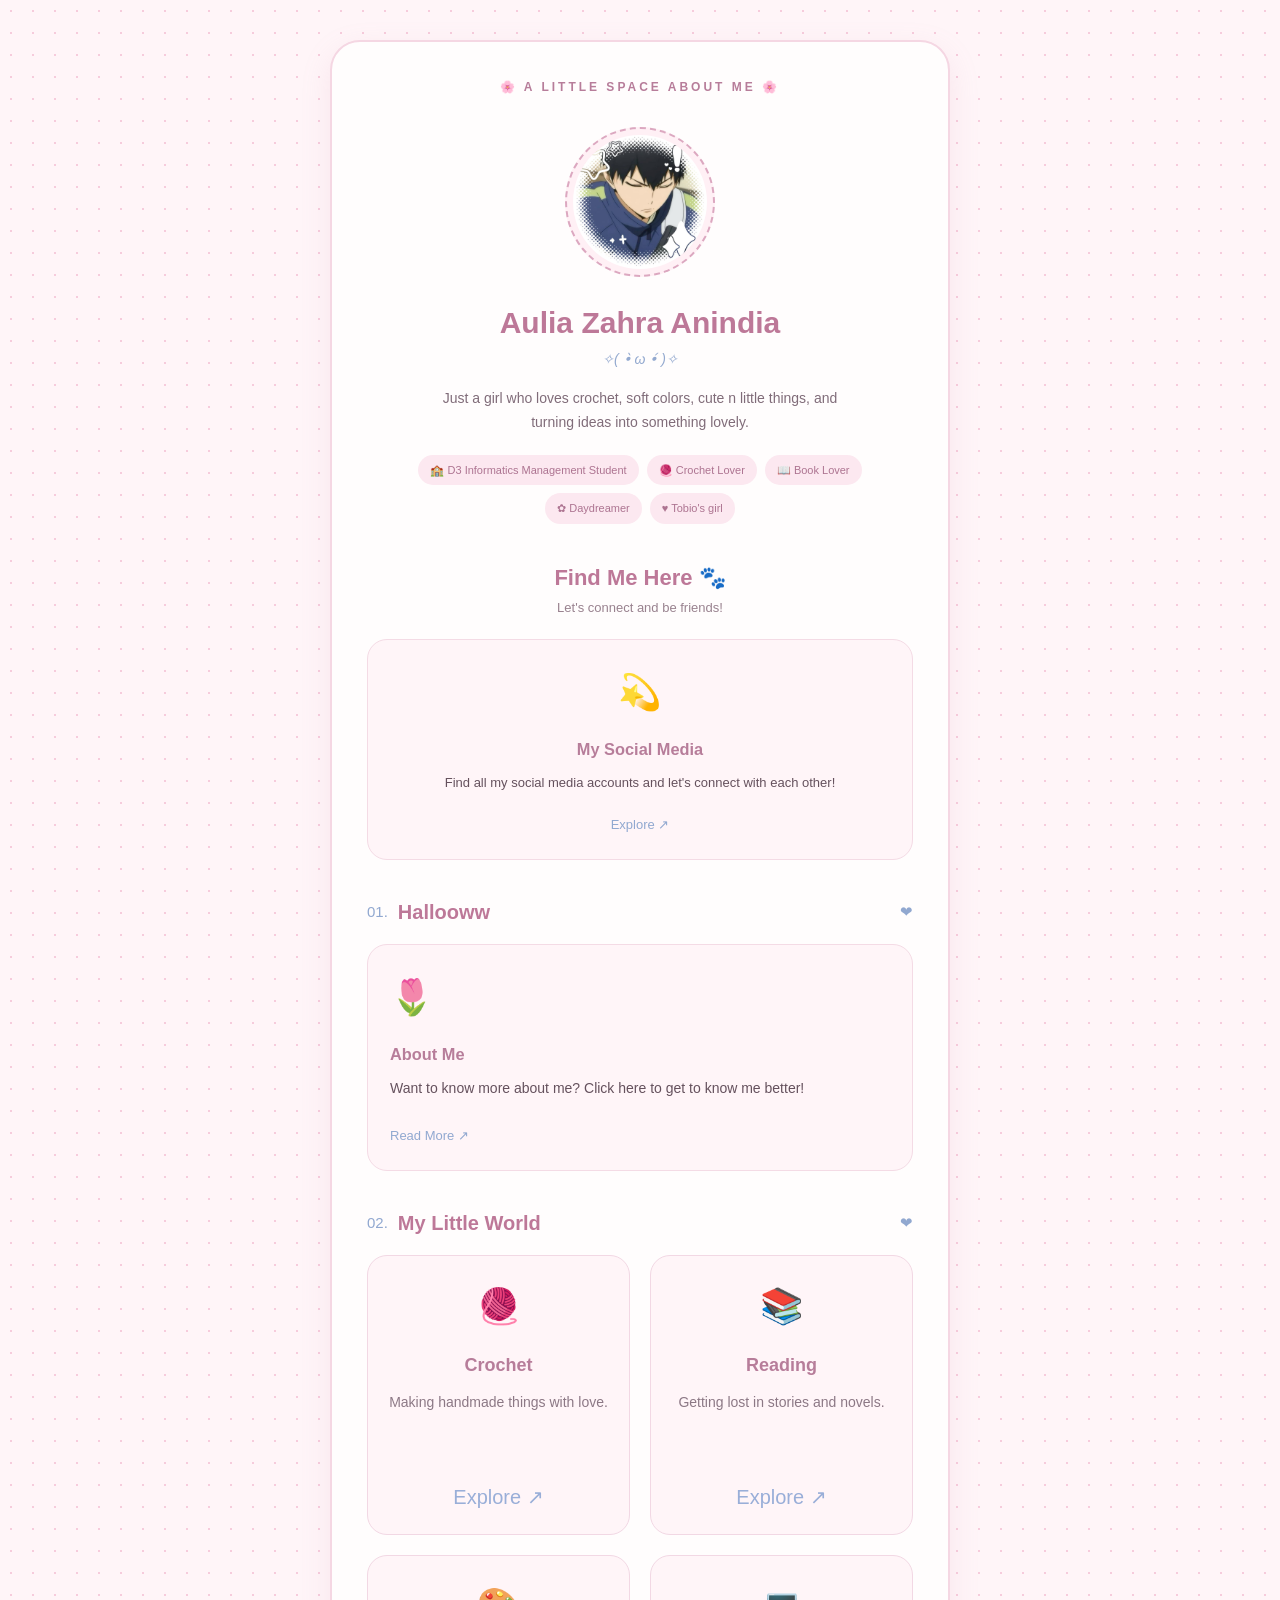
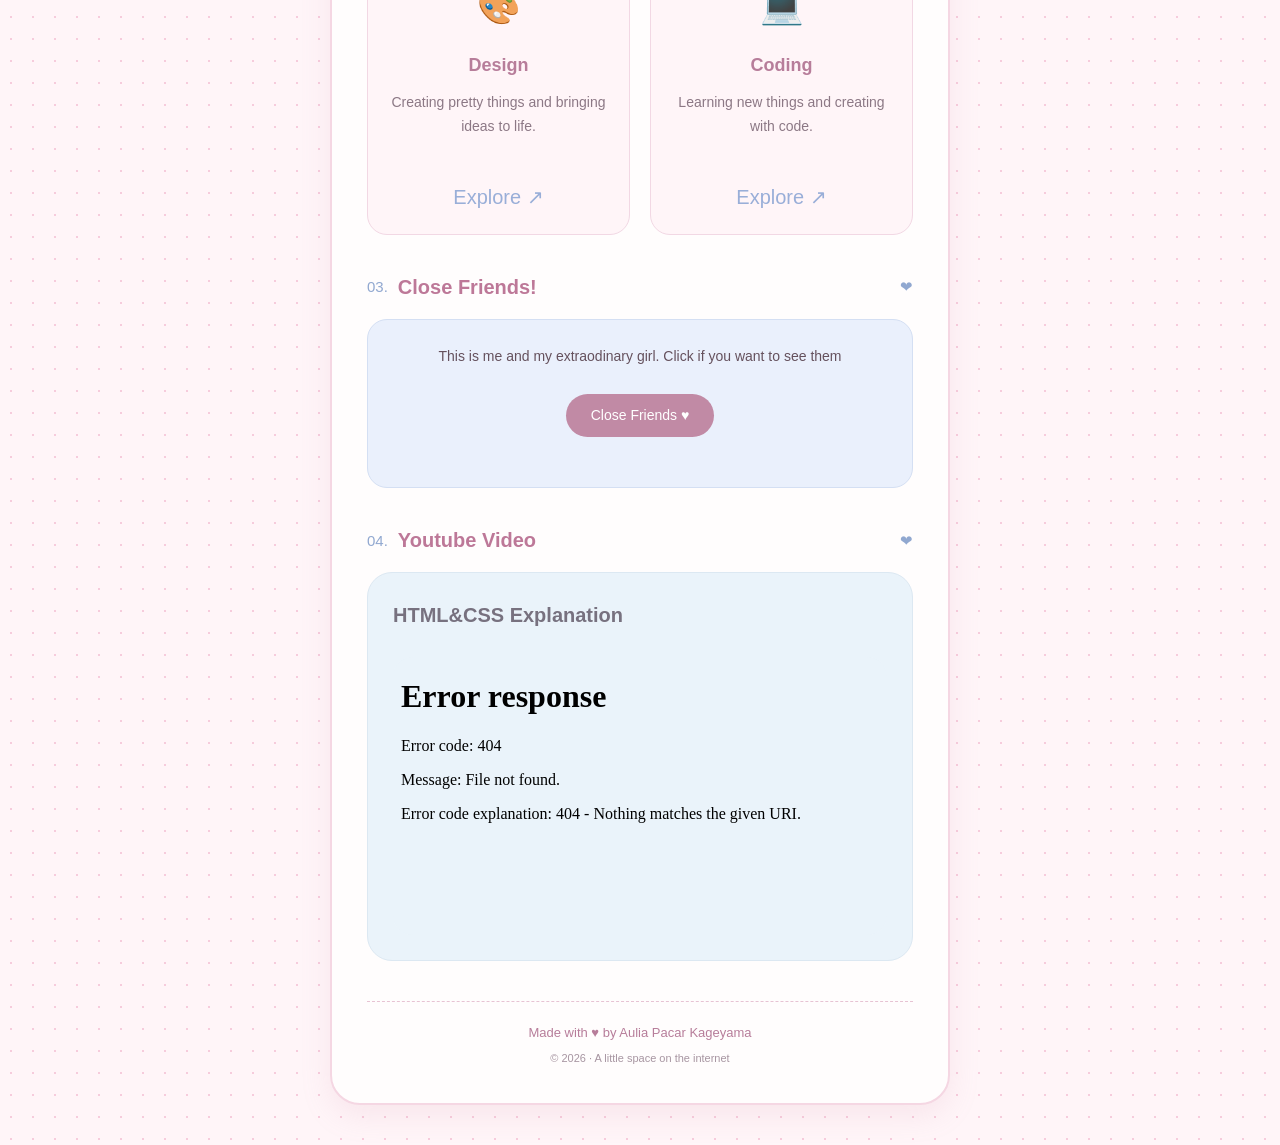
==== aulia_tugas1.html @ 55a16058 "upload file tugas 1" ====
<!DOCTYPE html>
<html lang="id">
<head>
    <meta charset="UTF-8">
    <meta name="viewport" content="width=device-width, initial-scale=1.0">
    <title>Aulia's Little Space</title>

    <link rel="stylesheet" href="zahra.css">
</head>

<body>

<div class="container">

    <div class="top-label">
        🌸 A LITTLE SPACE ABOUT ME 🌸
    </div>

    <header class="profile">

        <div class="profile-frame">
            <img
                src="kgympfp.jpeg"
                alt="Foto profil Aulia"
                class="profile-img"
            >
        </div>

        <h1>Aulia Zahra Anindia</h1>

        <p class="nickname">
            ✧( •̀ ω •́ )✧
        </p>

        <p class="description">
            Just a girl who loves crochet, soft colors,
            cute n little things, and turning ideas into something lovely.
        </p>

        <div class="tags">
            <span>🏫 D3 Informatics Management Student</span>
            <span>🧶 Crochet Lover</span>
            <span>📖 Book Lover</span>
            <span>✿ Daydreamer</span>
            <span>♥ Tobio's girl</span>
        </div>

    </header>

    <section class="social-section">

        <h2>Find Me Here 🐾</h2>

        <p class="section-desc">
            Let's connect and be friends!
        </p>

        <a href="findme.html" class="about-card">

            <div class="interest-icon">💫</div>

            <h3>My Social Media</h3>

            <p>
                Find all my social media accounts
                and let's connect with each other!
            </p>

            <span class="arrow">Explore ↗</span>

        </a>

    </section>

    <section class="about-section">

        <div class="section-heading">
            <span>01.</span>
            <h2>Hallooww</h2>
            <span>❤︎</span>
        </div>

        <a href="aboutme.html" class="about-card">

            <div class="interest-icon">🌷</div>

            <h3>About Me</h3>

            <p>
                Want to know more about me?
                Click here to get to know me better!
            </p>

            <span class="arrow">Read More ↗</span>

        </a>

    </section>

    <section class="interests-section">

        <div class="section-heading">
            <span>02.</span>
            <h2>My Little World</h2>
            <span>❤︎</span>
        </div>

        <div class="interest-grid">

            <a href="crochet.html" class="interest-card">

                <div class="interest-icon">🧶</div>

                <h3>Crochet</h3>

                <p>
                    Making handmade things with love.
                </p>

                <span class="arrow">Explore ↗</span>

            </a>

            <a href="reading.html" class="interest-card">

                <div class="interest-icon">📚</div>

                <h3>Reading</h3>

                <p>
                    Getting lost in stories and novels.
                </p>

                <span class="arrow">Explore ↗</span>

            </a>

            <a href="design.html" class="interest-card">

                <div class="interest-icon">🎨</div>

                <h3>Design</h3>

                <p>
                    Creating pretty things and bringing ideas to life.
                </p>

                <span class="arrow">Explore ↗</span>

            </a>

            <a href="coding.html" class="interest-card">

                <div class="interest-icon">💻</div>

                <h3>Coding</h3>

                <p>
                    Learning new things and creating with code.
                </p>

                <span class="arrow">Explore ↗</span>

            </a>

        </div>

    </section>

    <section class="contact-section">

        <div class="section-heading">
            <span>03.</span>
            <h2>Close Friends!</h2>
            <span>❤︎</span>
        </div>

        <div class="contact-card">

            <p>
             This is me and my extraodinary girl. Click if you want to see them 
            </p>

            <a
                href="cf.html" class="contact-button">
                Close Friends ♥︎
            </a>


        </div>

    </section>

    <section class="youtube-section" id="youtube">
        <div class="section-heading">
        <span>04.</span>
        <h2>Youtube Video</h2>
        <span>❤︎</span>
        </div>
        
        <div class="youtube-box">

        <h3 class="youtube-title">
            HTML&CSS Explanation
        </h3>

        <div class="youtube-video">
        <iframe
            src="........."
            tutle="YouTube Video"
            allowfullscreen>
        </iframe>
    </div>

    </div>

    </section>

    <footer>

        <p>Made with ♥︎ by Aulia Pacar Kageyama</p>

        <p class="footer-small">
            © 2026 · A little space on the internet
        </p>

    </footer>

</div>


</body>
</html>
---- zahra.css ----
* {
    margin: 0;
    padding: 0;
    box-sizing: border-box;
}

body {
    font-family: 'Trebuchet MS', Arial, sans-serif;
    background-color: #fff5f8;
    background-image: radial-gradient(#f6ccdc 1px, transparent 1px);
    background-size: 22px 22px;
    color: #65515d;
    line-height: 1.7;
}



.container {
    max-width: 620px;
    width: 90%;
    margin: 40px auto;
    padding: 35px;
    background-color: #fffdfd;
    border: 2px solid #f5d7e3;
    border-radius: 30px;
    box-shadow: 0 10px 30px rgba(210, 140, 170, 0.15);
}
.top-label {
    text-align: center;
    color: #b77d9a;
    font-size: 12px;
    font-weight: bold;
    letter-spacing: 3px;
    margin-bottom: 30px;
}
.profile {
    text-align: center;
    margin-bottom: 35px;
}
.profile-frame {
    width: 150px;
    height: 150px;
    margin: 0 auto 20px;
    padding: 6px;
    border: 2px dashed #dca8c0;
    border-radius: 50%;
    background-color: #fff0f5;
}
.profile-img {
    width: 100%;
    height: 100%;
    object-fit: cover;
    border-radius: 50%;
}
.profile h1 {
    color: #bd7898;
    font-size: 30px;
    margin-bottom: 0;
}
.nickname {
    color: #93a9cf;
    font-size: 14px;
    font-style: italic;
    margin-bottom: 15px;
}
.description {
    max-width: 400px;
    margin: 0 auto 20px;
    font-size: 14px;
    color: #806c79;
}
.tags {
    display: flex;
    flex-wrap: wrap;
    justify-content: center;
    gap: 8px;
}
.tags span {
    background-color: #fce8f0;
    color: #ad7491;
    padding: 6px 12px;
    border-radius: 20px;
    font-size: 11px;
}


.social-section,
.about-section,
.interests-section,
.contact-section {
    margin-top: 35px;
}
.social-section > h2 {
    text-align: center;
    color: #bd7898;
    font-size: 22px;
}
.section-desc {
    text-align: center;
    font-size: 13px;
    margin-bottom: 20px;
    color: #99828f;
}
.section-heading {
    display: flex;
    align-items: center;
    justify-content: space-between;
    gap: 10px;
    margin-bottom: 15px;
    color: #bd7898;
}
.section-heading h2 {
    font-size: 20px;
    flex-grow: 1;
}
.section-heading span {
    color: #91a8d0;
    font-size: 15px;
}


.link-card {
    display: flex;
    align-items: center;
    gap: 15px;
    text-decoration: none;
    color: #65515d;
    background-color: #fff4f8;
    border: 1px solid #f2d5e1;
    padding: 15px 18px;
    border-radius: 18px;
    margin-bottom: 12px;
    transition: all 0.3s ease;
}
.link-icon {
    display: flex;
    align-items: center;
    justify-content: center;
    min-width: 42px;
    height: 42px;
    background-color: #f8dce8;
    color: #b77d9a;
    border-radius: 14px;
    font-size: 22px;
}
.link-text {
    display: flex;
    flex-direction: column;
    flex-grow: 1;
}
.link-text strong {
    font-size: 15px;
    color: #a96f8e;
}
.link-text small {
    font-size: 12px;
    color: #9b8793;
}
.arrow {
    color: #a5b7d8;
    font-size: 20px;
}
.link-card:hover {
    background-color: #eaf1ff;
    border-color: #b8c9e8;
    transform: translateY(-5px);
    box-shadow: 0 8px 18px rgba(153, 174, 216, 0.2);
}
.link-card:hover .link-icon {
    background-color: #d9e5fa;
    color: #718dbd;
}
.link-card:hover .link-text strong,
.link-card:hover .arrow {
    color: #718dbd;
}



.about-card {
    display: block;
    background-color: #fff5f8;
    border: 1px solid #f4dbe5;
    padding: 22px;
    border-radius: 20px;
    font-size: 14px;
}
.about-card p {
    margin-bottom: 12px;
}
.about-card h3 {
    color: #b77d9a;
    margin-bottom: 8px;
}
a.about-card {
    text-decoration: none;
    color: inherit;
    cursor: pointer;
    transition: all 0.3s ease;
}
a.about-card:hover {
    background-color: #eaf1ff;
    border-color: #b8c9e8;
    transform: translateY(-5px);
    box-shadow: 0 8px 18px rgba(153, 174, 216, 0.2);
}
a.about-card:hover h3 {
    color: #718dbd;
}
a.about-card .arrow {
    display: inline-block;
    margin-top: 12px;
    font-size: 13px;
    color: #91a8d0;
}
.about-video {
    margin-top: 30px;
    text-align: center;
}
.about-video video {
    display: block;
    width: 100%;
    max-width: 400px;
    height: auto;
    object-fit: contain;
    margin: 0 auto;
    border-radius: 25px;
    border: 3px solid #f5d7e3;
    box-shadow: 0 8px 20px rgba(210, 140, 170, 0.2);
}
.about-video p {
    margin-top: 12px;
    color: #b77d9a;
    font-size: 13px;
    font-style: italic;
}


.quote {
    margin-top: 20px;
    padding: 12px;
    text-align: center;
    background-color: #eaf0fc;
    color: #8199c3;
    border-radius: 12px;
    font-size: 13px;
    font-style: italic;
}



.interests-section {
    width: 100%;
}
.interest-grid {
    display: grid;
    grid-template-columns: repeat(2, minmax(0, 1fr));
    gap: 20px;
    align-items: stretch;
    width: 100%;
}
.interest-card {
    box-sizing: border-box;
    width: 100%;
    min-width: 0;
    min-height: 280px;
    display: flex;
    flex-direction: column;
    align-items: center;
    text-align: center;
    background-color: #fff5f8;
    border: 1px solid #f2d8e4;
    padding: 20px 15px;
    border-radius: 20px;
    text-decoration: none;
    color: inherit;
    transition: all 0.3s ease;
}
.interest-icon {
    font-size: 35px;
    margin-bottom: 15px;
}
.interest-card h3 {
    color: #b77d9a;
    font-size: 18px;
    margin-bottom: 10px;
}
.interest-card p {
    color: #8c7885;
    font-size: 14px;
    line-height: 1.7;
    margin-bottom: 15px;
}
.interest-card .arrow {
    color: #99aed8;
    margin-top: auto;
}
.interest-card:hover {
    background-color: #edf2ff;
    border-color: #c5d2ed;
    transform: translateY(-5px);
    box-shadow: 0 8px 18px rgba(153, 174, 216, 0.2);
}


.social-section .about-card {
    display: block;
    text-align: center;
    text-decoration: none;
    color: inherit;
    cursor: pointer;
    transition: all 0.3s ease;
}
.social-section .about-card:hover {
    background-color: #eaf1ff;
    border-color: #b8c9e8;
    transform: translateY(-5px);
    box-shadow: 0 8px 18px rgba(153, 174, 216, 0.2);
}
.social-section .about-card h3 {
    color: #b77d9a;
    margin-bottom: 8px;
}
.social-section .about-card:hover h3 {
    color: #718dbd;
}
.social-section .about-card p {
    font-size: 13px;
    margin-bottom: 10px;
}
.social-section .about-card .arrow {
    display: inline-block;
    margin-top: 10px;
    font-size: 13px;
    color: #91a8d0;
}


.contact-card {
    background-color: #eaf0fc;
    padding: 25px;
    text-align: center;
    border-radius: 20px;
    border: 1px solid #d4dff3;
}
.contact-card p {
    font-size: 14px;
    margin-bottom: 18px;
}
.contact-button {
    display: block;
    width: fit-content;
    margin: 25px auto;
    text-align: center;
    background-color: #c18aa5;
    color: white;
    text-decoration: none;
    padding: 10px 25px;
    border-radius: 25px;
    font-size: 14px;
    transition: all 0.3s ease;
}
.contact-button:hover {
    background-color: #91a8d0;
    transform: scale(1.05);
}


footer {
    text-align: center;
    margin-top: 40px;
    padding-top: 20px;
    border-top: 1px dashed #e7c3d3;
    color: #b77d9a;
    font-size: 13px;
}
.footer-small {
    font-size: 11px;
    color: #a795a1;
    margin-top: 5px;
}



.crochet-gallery,
.reading-gallery {
    margin-top: 35px;
}
.crochet-grid,
.reading-grid {
    display: grid;
    grid-template-columns: repeat(2, minmax(0, 1fr));
    gap: 15px;
}
.crochet-item,
.reading-item {
    background-color: #fff5f8;
    border: 1px solid #f2d8e4;
    padding: 12px;
    border-radius: 20px;
    text-align: center;
    transition: all 0.3s ease;
    overflow: hidden;
}
.crochet-item img,
.reading-item img {
    display: block;
    width: 100%;
    height: 180px;
    object-fit: cover;
    border-radius: 15px;
    margin-bottom: 10px;
}
.crochet-item h3,
.reading-item h3 {
    color: #b77d9a;
    font-size: 14px;
    margin-bottom: 5px;
}
.crochet-item p,
.reading-item p {
    color: #8c7885;
    font-size: 12px;
}
.crochet-item:hover,
.reading-item:hover {
    background-color: #edf2ff;
    border-color: #c5d2ed;
    transform: translateY(-5px);
    box-shadow: 0 8px 18px rgba(153, 174, 216, 0.2);
}


.back-home {
    text-align: center;
    margin-top: 30px;
}



.cf-container {
    max-width: 900px;
    width: 90%;
    margin: 40px auto;
    padding: 40px;
    box-sizing: border-box;
    background-color: #fffdfd;
    border: 2px solid #f5d7e3;
    border-radius: 30px;
    box-shadow: 0 10px 30px rgba(210, 140, 170, 0.15);
}
.cf-intro {
    text-align: center;
    margin-bottom: 50px;
}
.cf-label {
    text-align: center;
    color: #b77d9a;
    font-size: 12px;
    font-weight: bold;
    letter-spacing: 3px;
    margin-bottom: 30px;
}
.cf-title {
    font-family: 'Trebuchet MS', Arial, sans-serif;
    color: #bd7898;
    font-size: 30px;
    font-weight: bold;
    text-align: center;
    margin-bottom: 15px;
}
.cf-subtitle {
    font-family: 'Trebuchet MS', Arial, sans-serif;
    font-size: 14px;
    color: #806c79;
    text-align: center;
    line-height: 1.7;
}
.cf-content {
    margin-top: 35px;
}
.cf-section-title {
    font-family: 'Trebuchet MS', Arial, sans-serif;
    font-size: 20px;
    color: #bd7898;
    text-align: left;
    margin-bottom: 25px;
}
.cf-video {
    width: 100%;
    max-width: 700px;
    margin: 25px auto;
    padding: 10px;
    box-sizing: border-box;
    background-color: #eaf3fa;
    border: 1px solid #dce8f2;
    border-radius: 25px;
    overflow: hidden;
}
.cf-video video {
    display: block;
    width: 100%;
    height: auto;
    border-radius: 18px;
    background-color: #eaf3fa;
}
.cf-container .contact-button {
    margin-top: 25px;
}
.cf-container footer {
    margin-top: 40px;
    padding-top: 20px;
    border-top: 1px dashed #e7c3d3;
    text-align: center;
    color: #b77d9a;
    font-size: 13px;
}
.cf-container .footer-small {
    font-size: 11px;
    color: #a795a1;
    margin-top: 5px;
}



.youtube-section {
    width: 100%;
    margin-top: 35px;
    padding-top: 0;
}
.youtube-section > h2 {
    font-family: 'Trebuchet MS', Arial, sans-serif;
    font-size: 20px;
    color: #bd7898;
    text-align: left;
    margin-bottom: 15px;
}
.youtube-box {
    width: 100%;
    box-sizing: border-box;
    background-color: #eaf3fa;
    border: 1px solid #dce8f2;
    border-radius: 25px;
    padding: 25px;
    text-align: center;
}
.youtube-title {
    font-family: 'Trebuchet MS', Arial, sans-serif;
    font-size: 20px;
    font-weight: bold;
    color: #77717f;
    text-align: left;
    margin-bottom: 25px;
}
.youtube-video {
    width: 100%;
    max-width: 800px;
    aspect-ratio: 16 / 9;
    margin: 0 auto;
    overflow: hidden;
    border-radius: 20px;
    background-color: #eaf3fa;
}
.youtube-video iframe {
    display: block;
    width: 100%;
    height: 100%;
    border: none;
}

.video-container {
    width: 100%;
    max-width: 700px;
    aspect-ratio: 16 / 9;
    margin: 30px auto;
    border-radius: 20px;
    overflow: hidden;
}
.video-container iframe {
    display: block;
    width: 100%;
    height: 100%;
    border: none;
}



@media screen and (max-width: 600px) {
    .container {
        width: 92%;
        padding: 22px 17px;
        margin: 20px auto;
        border-radius: 24px;
    }
    .profile h1 {
        font-size: 26px;
    }
    .profile-frame {
        width: 130px;
        height: 130px;
    }
    .top-label {
        font-size: 10px;
        letter-spacing: 2px;
    }
    .section-heading h2 {
        font-size: 18px;
    }
    .link-card {
        padding: 12px;
        gap: 10px;
    }
    .interest-grid {
        grid-template-columns: repeat(2, minmax(0, 1fr));
        gap: 12px;
    }
    .interest-card {
        min-height: 260px;
        padding: 15px 8px;
    }
    .interest-card h3 {
        font-size: 16px;
    }
    .interest-card p {
        font-size: 12px;
    }
    .interest-icon {
        font-size: 30px;
    }
    .crochet-grid,
    .reading-grid {
        gap: 10px;
    }
    .crochet-item,
    .reading-item {
        padding: 8px;
    }
    .crochet-item img,
    .reading-item img {
        height: 140px;
    }

   

    .cf-container {
        width: 92%;
        padding: 22px 17px;
        margin: 20px auto;
        border-radius: 24px;
    }
    .cf-label {
        font-size: 10px;
        letter-spacing: 2px;
        margin-bottom: 25px;
    }
    .cf-title {
        font-size: 26px;
    }
    .cf-subtitle {
        font-size: 13px;
    }
    .cf-section-title {
        font-size: 18px;
    }
    .cf-video {
        padding: 7px;
        border-radius: 18px;
    }
    .cf-video video {
        border-radius: 12px;
    }



    .youtube-section > h2 {
        font-size: 20px;
    }
    .youtube-box {
        padding: 15px;
    }
    .youtube-title {
        font-size: 17px;
    }
    .youtube-video {
        border-radius: 15px;
    }
    .video-container {
        border-radius: 15px;
    }
}
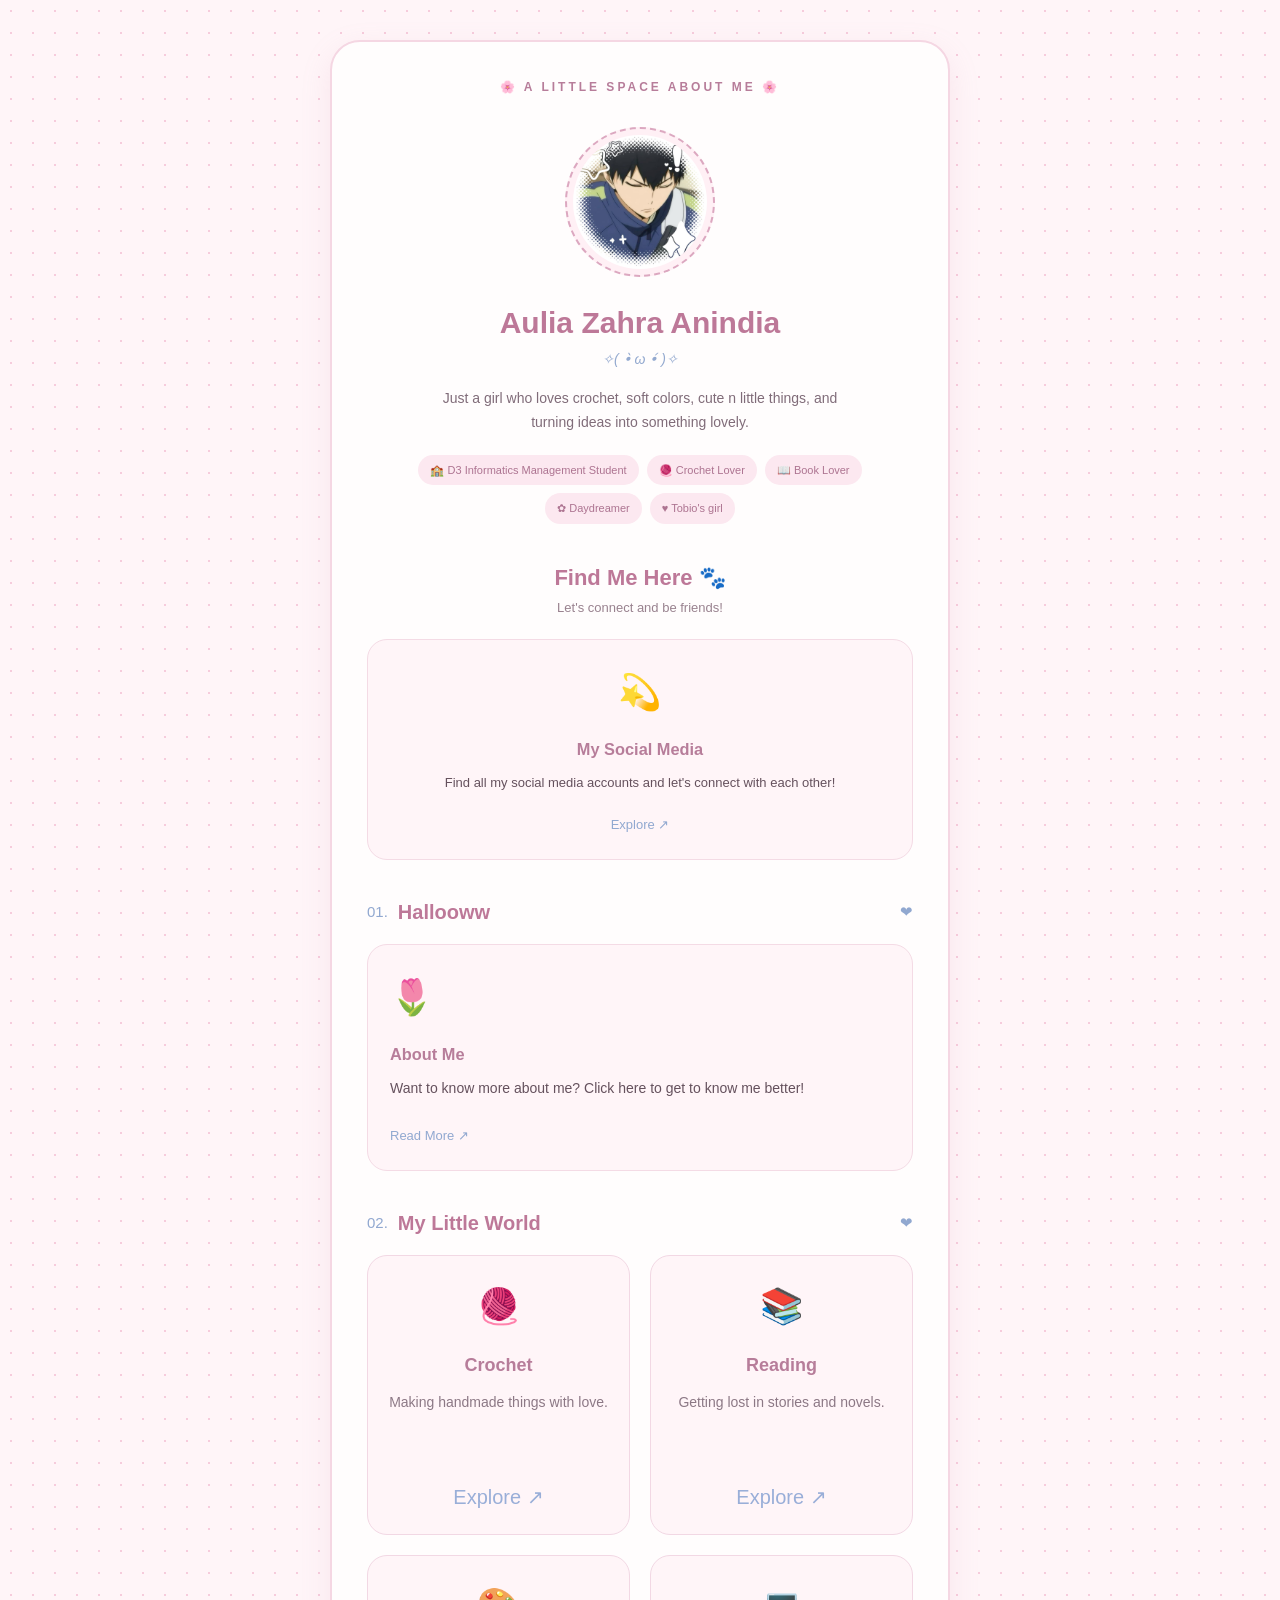
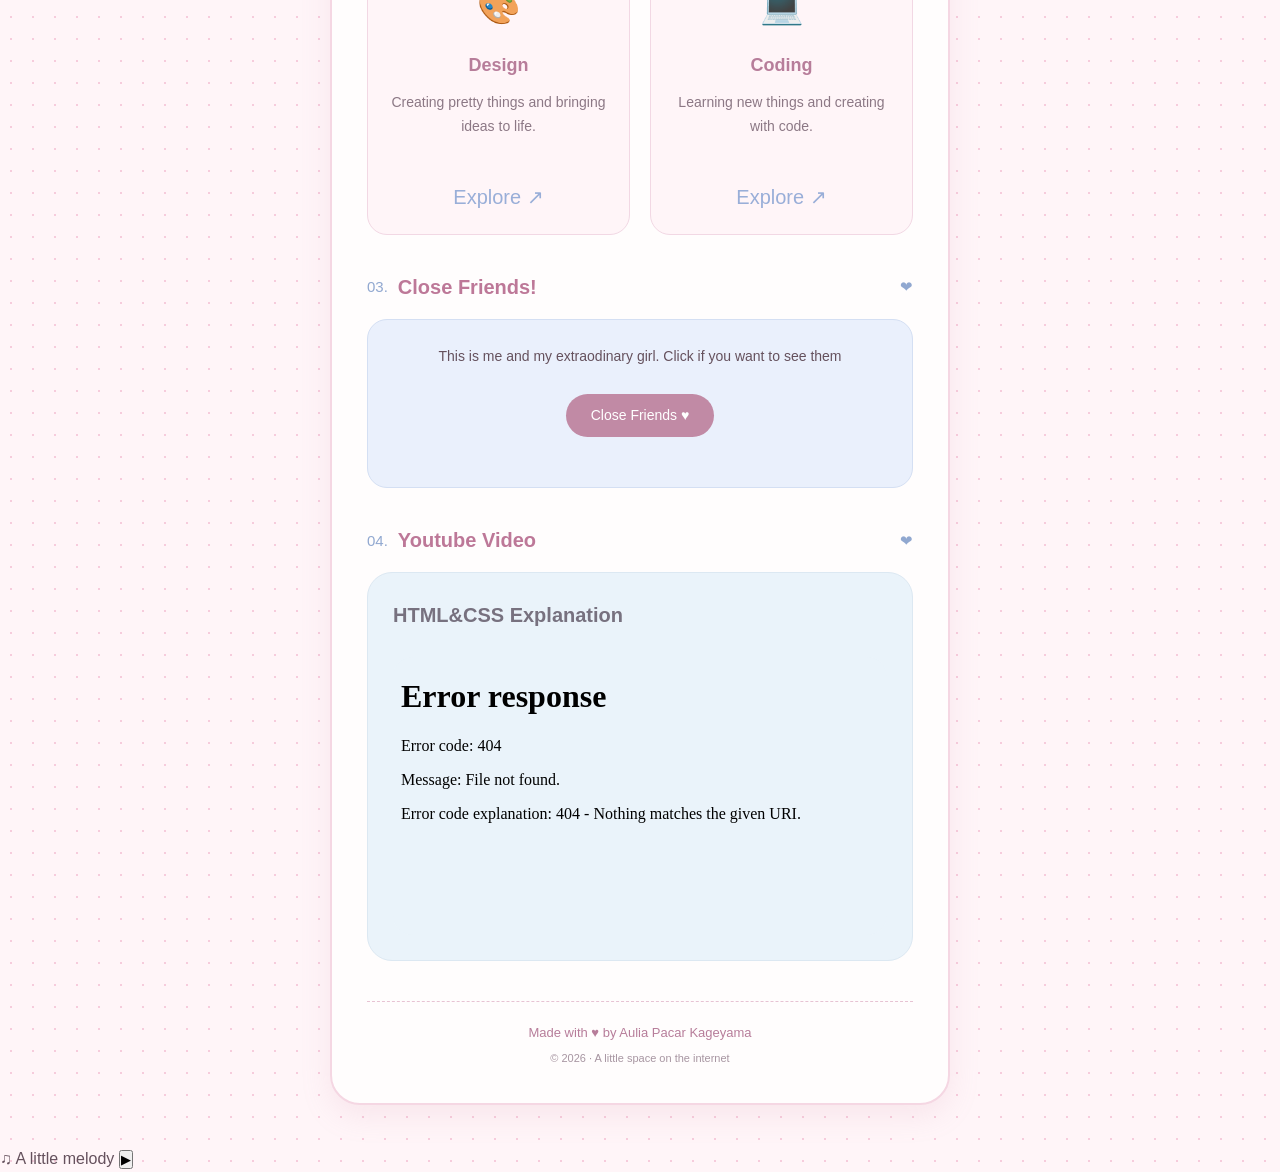
==== commit 9a76f099: "update upload" ====
--- a/aulia_tugas1.html
+++ b/aulia_tugas1.html
@@ -228,6 +228,32 @@
 
 </div>
 
+<div class="floating-music">
+    <div class="music-cloud">
+        <span>♫ A little melody</span>
+
+        <audio id="myMusic" src="Lagu1.mpeg"></audio>
+
+        <button onclick="toggleMusic()" id="musicBtn">
+            ▶
+        </button>
+    </div>
+</div>
+
+<script>
+function toggleMusic() {
+    const music = document.getElementById("myMusic");
+    const btn = document.getElementById("musicBtn");
+
+    if (music.paused) {
+        music.play();
+        btn.textContent = "Ⅱ";
+    } else {
+        music.pause();
+        btn.textContent = "▶";
+    }
+}
+</script>
 
 </body>
 </html>
